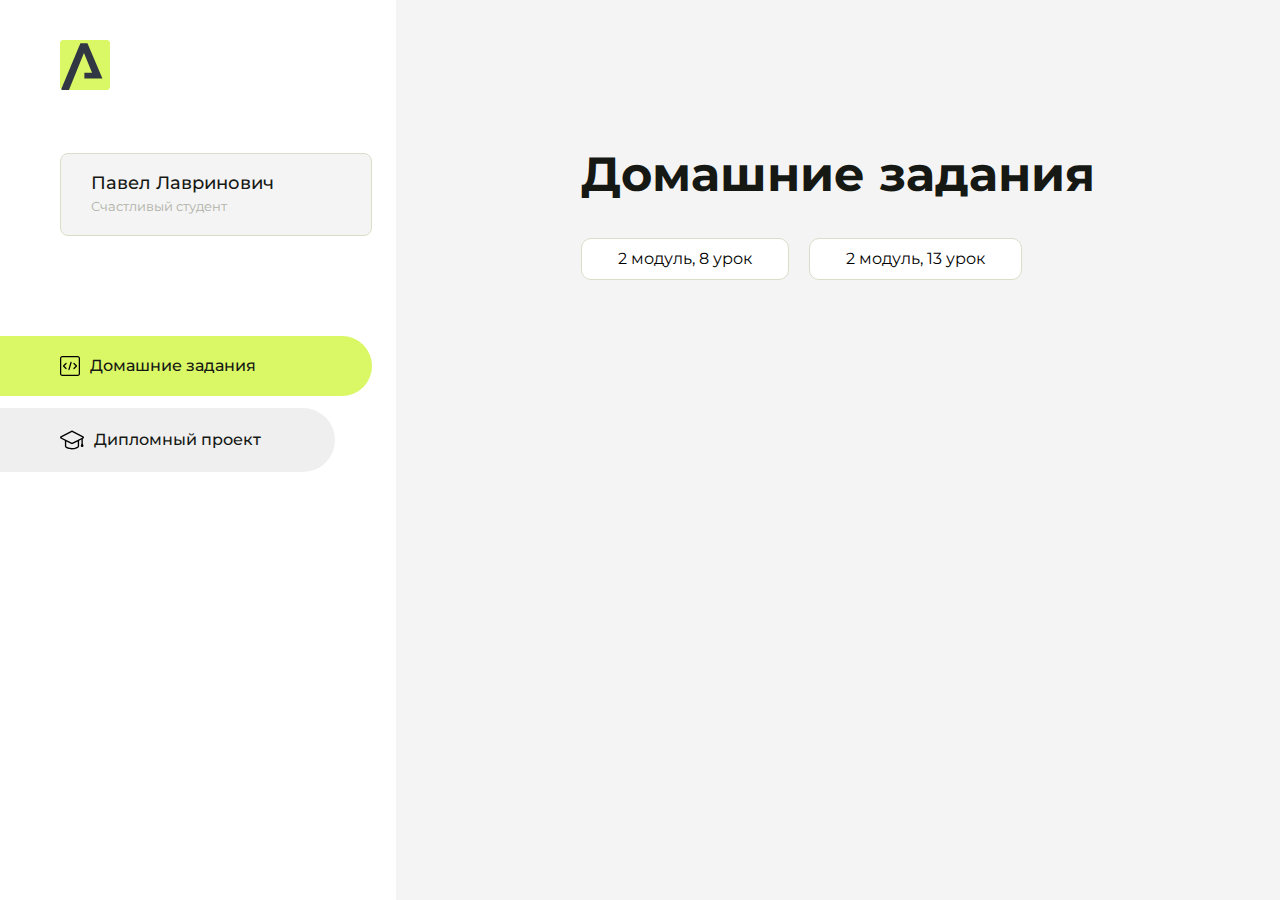
==== index.html @ a82042cc "Update index.html" ====
<!DOCTYPE html>
<html lang="en">
<head>
    <meta charset="UTF-8">
    <meta name="viewport" content="width=device-width, initial-scale=1.0">
    <title>Домашняя работа</title>
    <link rel="shortcut icon" href="src/logo.ico" type="image/x-icon">
    <link rel="preconnect" href="https://fonts.googleapis.com">
    <link rel="preconnect" href="https://fonts.gstatic.com" crossorigin>
    <link href="https://fonts.googleapis.com/css2?family=Montserrat:wght@400;500;700&family=Rubik:wght@500&display=swap"
          rel="stylesheet">
    <link rel="stylesheet" href="src/style.css">
</head>
<body id="body">
<div class="overlay" id="overlay"></div>
<div class="layout">
    <div class="burger" id="burger">
        <svg viewBox="0 0 24 24" fill="none" xmlns="http://www.w3.org/2000/svg">
            <g id="SVGRepo_bgCarrier" stroke-width="0"></g>
            <g id="SVGRepo_tracerCarrier" stroke-linecap="round" stroke-linejoin="round"></g>
            <g id="SVGRepo_iconCarrier">
                <path d="M4 18L20 18" stroke="#DAF765" stroke-width="2" stroke-linecap="round"></path>
                <path d="M4 12L20 12" stroke="#DAF765" stroke-width="2" stroke-linecap="round"></path>
                <path d="M4 6L20 6" stroke="#DAF765" stroke-width="2" stroke-linecap="round"></path>
            </g>
        </svg>
    </div>
    <aside class="sidebar" id="sidebar">
        <div class="sidebar__inner">
            <div class="logo">
                <svg width="50" height="50" viewBox="0 0 50 50" fill="none" xmlns="http://www.w3.org/2000/svg">
                    <g clip-path="url(#clip0_513_74730)">
                        <path d="M46.17 -0.257004H3.83C1.57281 -0.257004 -0.257 1.57281 -0.257 3.83V46.17C-0.257 48.4272 1.57281 50.257 3.83 50.257H46.17C48.4272 50.257 50.257 48.4272 50.257 46.17V3.83C50.257 1.57281 48.4272 -0.257004 46.17 -0.257004Z"
                              fill="#DAF765"/>
                        <path d="M24.375 38.4H42.461L27.441 3.1585H20.4355C20.4355 3.1585 6.7895 35.881 1.1945 49.294C2.015 50.0275 3.0945 50.257 3.6945 50.257H8.8445L23.954 13.07L32.0465 32.8285H24.375V38.4Z"
                              fill="#323843"/>
                    </g>
                    <defs>
                        <clipPath id="clip0_513_74730">
                            <rect width="50" height="50" fill="white"/>
                        </clipPath>
                    </defs>
                </svg>
            </div>
            <div class="sidebar__user">
                <div class="sidebar__name">Павел Лавринович</div>
                <div class="sidebar__text">Счастливый студент</div>
            </div>
            <div class="sidebar__tabs">
                <div class="sidebar__item">
                    <button class="sidebar__button active" id="tasks">
                        <svg xmlns="http://www.w3.org/2000/svg" width="20" height="20" viewBox="0 0 20 20" fill="none">
                            <g clip-path="url(#clip0_704_74543)">
                                <path d="M17.7083 20H2.29167C1.0275 20 0 18.9725 0 17.7083V2.29167C0 1.0275 1.0275 0 2.29167 0H17.7083C18.9725 0 20 1.0275 20 2.29167V17.7083C20 18.9725 18.9725 20 17.7083 20ZM2.29167 1.25C1.7175 1.25 1.25 1.7175 1.25 2.29167V17.7083C1.25 18.2825 1.7175 18.75 2.29167 18.75H17.7083C18.2825 18.75 18.75 18.2825 18.75 17.7083V2.29167C18.75 1.7175 18.2825 1.25 17.7083 1.25H2.29167Z"
                                      fill="black"/>
                                <path d="M6.04167 13.125C5.88167 13.125 5.72167 13.0642 5.6 12.9417L3.1 10.4417C2.85583 10.1975 2.85583 9.80167 3.1 9.5575L5.6 7.0575C5.84417 6.81333 6.24 6.81333 6.48417 7.0575C6.72833 7.30167 6.72833 7.6975 6.48417 7.94167L4.42583 10L6.48417 12.0583C6.72833 12.3025 6.72833 12.6983 6.48417 12.9425C6.36167 13.0642 6.20167 13.125 6.04167 13.125Z"
                                      fill="black"/>
                                <path d="M8.95833 14.1667C8.9 14.1667 8.84 14.1583 8.78167 14.1417C8.45083 14.0442 8.26083 13.6967 8.35833 13.3658L10.4417 6.28251C10.5392 5.95084 10.8892 5.76417 11.2175 5.85917C11.5483 5.95667 11.7383 6.30417 11.6408 6.63501L9.5575 13.7183C9.47833 13.9908 9.22833 14.1667 8.95833 14.1667Z"
                                      fill="black"/>
                                <path d="M13.9583 13.125C13.7983 13.125 13.6383 13.0642 13.5167 12.9417C13.2725 12.6975 13.2725 12.3017 13.5167 12.0575L15.575 9.99916L13.5167 7.94083C13.2725 7.69666 13.2725 7.30083 13.5167 7.05666C13.7608 6.81249 14.1567 6.81249 14.4008 7.05666L16.9008 9.55666C17.145 9.80083 17.145 10.1967 16.9008 10.4408L14.4008 12.9408C14.2783 13.0642 14.1183 13.125 13.9583 13.125Z"
                                      fill="black"/>
                            </g>
                            <defs>
                                <clipPath id="clip0_704_74543">
                                    <rect width="20" height="20" fill="white"/>
                                </clipPath>
                            </defs>
                        </svg>
                        <span>Домашние задания</span></button>
                </div>
                <div class="sidebar__item">
                    <button class="sidebar__button" id="diplom">
                        <svg xmlns="http://www.w3.org/2000/svg" width="24" height="24" viewBox="0 0 24 24" fill="none">
                            <g clip-path="url(#clip0_704_74553)">
                                <path d="M23.2628 10.5971C23.7176 10.365 24 9.90375 24 9.39337C24 8.883 23.7176 8.42175 23.2628 8.18962L12.6135 2.75362C12.2291 2.55824 11.7705 2.55787 11.3854 2.75399L0.736875 8.19C0.282375 8.42175 0 8.883 0 9.39337C0 9.90375 0.282375 10.365 0.736875 10.5971L4.89038 12.7177V18.2074C4.89038 19.8154 8.412 21.393 12 21.393C15.5884 21.393 19.1096 19.815 19.1096 18.2074V12.7174L21.4609 11.517V15.8017L20.901 17.2305C20.7409 17.6389 20.7934 18.0994 21.0405 18.4616C21.2876 18.8246 21.6979 19.041 22.1366 19.041C22.5754 19.041 22.9852 18.8246 23.2324 18.462C23.4795 18.099 23.532 17.6385 23.3719 17.2301L22.8124 15.8021V10.827L23.2628 10.5971ZM17.7623 18.1721C17.6198 18.6375 15.3491 20.0419 12 20.0419C8.65088 20.0419 6.38025 18.6375 6.2415 18.2074V12.3037L6.23887 12.3019C6.23812 12.057 6.1065 11.8207 5.87325 11.7019L1.3515 9.39337L12 3.95737L22.6489 9.39337L12 14.8294L5.87325 11.7019C5.54063 11.5331 4.6695 11.6674 4.5 12C4.33012 12.3322 4.55813 12.5479 4.89038 12.7177L11.3857 16.0331C11.5781 16.1314 11.7889 16.1805 12 16.1805C12.2107 16.1805 12.4222 16.1314 12.6146 16.0331L17.7593 13.407L17.7623 18.1721Z"
                                      fill="black"/>
                            </g>
                            <defs>
                                <clipPath id="clip0_704_74553">
                                    <rect width="24" height="24" fill="white"/>
                                </clipPath>
                            </defs>
                        </svg>
                        <span>Дипломный проект</span></button>
                </div>
            </div>
        </div>

    </aside>
    <div class="content">
        <div class="container">
            <div class="content__block" id="tasksBlock">
                <div class="content__title">Домашние задания</div>
                <ul class="content__list">
                    <li class="content__list-item">
                        <a href="lesson8/index.html">2 модуль, 8 урок</a>
                    </li>
                    <li class="content__list-item">
                        <a href="lesson13/index.html">2 модуль, 13 урок</a>
                    </li>
                </ul>
            </div>
            <div class="content__block hidden" id="diplomBlock">
                <div class="content__title">Дипломный проект</div>
                <div class="content__list-diplom">
                    <a href="ПАПКА-С-НОМЕРОМ-УРОКА">Ссылка на ДЗ</a>
                </div>
                <div class="content__decor">
                    <div class="content__decor-text">Давай проверим, чему ты научился!</div>
                    <div class="content__decor-img">
                        <img src="src/decor.png" alt="decor">
                    </div>
                </div>
            </div>
        </div>
    </div>
</div>
<script src="src/index.js"></script>
</body>
</html>
---- src/style.css ----
*{padding: 0;margin: 0;border: 0;}
*,*:before,*:after{-webkit-box-sizing: border-box;box-sizing: border-box;}
:focus,:active{outline: none;}
a:focus,a:active{outline: none;}
nav,footer,header,aside{display: block;}
html,body{
    height:100%;width:100%;
    font-size:100%;line-height:1;-ms-text-size-adjust:100%;-moz-text-size-adjust:100%;-webkit-text-size-adjust:100%;}
input,button,textarea{font-family:inherit;}
input::-ms-clear{display: none;}
button{cursor: pointer;}
button::-moz-focus-inner{padding:0;border:0;}
a,a:visited{text-decoration: none;}
a:hover{text-decoration: none;}
ul li{list-style: none;}
img{vertical-align: top;}
h1,h2,h3,h4,h5,h6{font-size:inherit;font-weight: inherit;}
a{color:inherit;}



body {
    font-family: "Montserrat",SansSerif;
    color: black;
}

body.overflow {
    overflow: hidden;
}



.layout {
    display: -webkit-box;
    display: -ms-flexbox;
    display: flex;
    min-height: 100vh;
}

.sidebar {
    padding: 40px 24px 40px 0;
    -ms-flex-negative: 0;
    flex-shrink: 0;
    background-color: white;
}



.content {
    -webkit-box-flex: 1;
    -ms-flex-positive: 1;
    flex-grow: 1;
    background-color: #F4F4F4;
}

.container {
    display: -webkit-box;
    display: -ms-flexbox;
    display: flex;
    -webkit-box-orient: vertical;
    -webkit-box-direction: normal;
    -ms-flex-direction: column;
    flex-direction: column;
    -webkit-box-pack: center;
    -ms-flex-pack: center;
    justify-content: center;
    -webkit-box-align: center;
    -ms-flex-align: center;
    align-items: center;
    padding: 150px 60px 80px 60px;
}


.logo {
    margin-left: 60px;
    margin-bottom: 60px;
}

.sidebar__user {
    background-color: #F4F4F4;
    padding: 20px 30px;
    margin-left: 60px;
    margin-bottom: 100px;
    border-radius: 8px;
    border: 1px solid #DADEC9;
}

.sidebar__name {
    color:#161814;
    font-size: 18px;
    font-weight: 500;
    margin-bottom: 6px;
}

.sidebar__text {
    color: #AFB1A7;
    font-size: 13px;
    font-weight: 400;
    line-height: 130%; /* 16.9px */
}

.sidebar__item {
    width: 372px;
}

.sidebar__button {
    display: -webkit-box;
    display: -ms-flexbox;
    display: flex;
    -webkit-box-align: center;
    -ms-flex-align: center;
    align-items: center;
    gap: 10px;
    padding: 20px 60px;
    margin-bottom: 12px;
    border-radius: 0px 100px 100px 0px;
    -webkit-transition: all .5s;
    -o-transition: all .5s;
    transition: all .5s;
    cursor: pointer;
    width: 90%;
    color:#161814;
    font-size: 16px;
    font-weight: 500;
}

.sidebar__button.active , .sidebar__button:hover {
    width: 100%;
    background-color: #DAF765;
}


.content__title {
    color: #161814;
    font-size: 48px;
    font-weight: 700;
    margin-bottom: 40px;
}

.content__list {
    display: -webkit-box;
    display: -ms-flexbox;
    display: flex;
    -webkit-box-align: center;
    -ms-flex-align: center;
    align-items: center;
    -ms-flex-wrap: wrap;
    flex-wrap: wrap;
    gap: 20px;
}



.content__list-item  {
    cursor: pointer;
    padding: 12px 18px;
    background-color: #fff;
    border-radius: 10px;
    border: 1px solid #DADEC9;
    -webkit-transition: all .3s;
    -o-transition: all .3s;
    transition: all .3s;
}

.content__list-item:hover,.content__list-diplom:hover {
    background-color: #AFB1A7;
}

li a {
    padding: 12px 18px;

}


.content__list-diplom {
    -webkit-transition: all .3s;
    -o-transition: all .3s;
    transition: all .3s;
    display: inline-block;
    padding: 12px 18px;
    background-color: #fff;
    border-radius: 10px;
    border: 1px solid #DADEC9;
}

.content__decor {
    display: -webkit-box;
    display: -ms-flexbox;
    display: flex;
    -webkit-box-align: center;
    -ms-flex-align: center;
    align-items: center;
}

.content__decor-text {
    color:#BEDD44;
    font-size: 36px;
    font-weight: 700;
    line-height: 110%; /* 39.6px */
}

.content__block {
    max-width: 1200px;
}

.content__block.hidden {
    display: none;
}

.content__decor-img img{
    width: 100%;
}

.burger {
    display: none;
    padding: 5px;
    position: fixed;
    top: 3%;
    right: 7%;
    width: 40px;
    height: 40px;
    background-color: #161814;
    border-radius: 50%;
    z-index: 10;
    border: 1px solid #DAF765;
}

@media (max-width: 768px) {
    .burger {
        display: block;
    }

    .sidebar {
        -webkit-transition: all .3s;
        -o-transition: all .3s;
        transition: all .3s;
        -webkit-transform: translateX(-100%);
        -ms-transform: translateX(-100%);
        transform: translateX(-100%);
        position: fixed;
        top: 0;
        left: 0;
        bottom: 0;
        z-index: 5;
    }

    .sidebar.show {
        -webkit-transform: translateX(0%);
        -ms-transform: translateX(0%);
        transform: translateX(0%);
    }

    .overlay {
        opacity: 0;
        pointer-events: none;
        -webkit-transition: all .3s;
        -o-transition: all .3s;
        transition: all .3s;
        position: absolute;
        top: 0;
        right: 0;
        left: 0;
        bottom: 0;
        z-index: 3;
        background-color: #000000e0;
    }

    .overlay.show {
        opacity: 1;
        pointer-events: all;
    }

    .container {
        padding: 40px 20px;
        min-height: 100%;
    }

    .content__decor {
        margin-top: 20px;
        -webkit-box-orient: vertical;
        -webkit-box-direction: normal;
        -ms-flex-direction: column;
        flex-direction: column;
    }
}

@media (max-width: 400px) {
    .sidebar__user {
        margin-left: 0;
    }
}
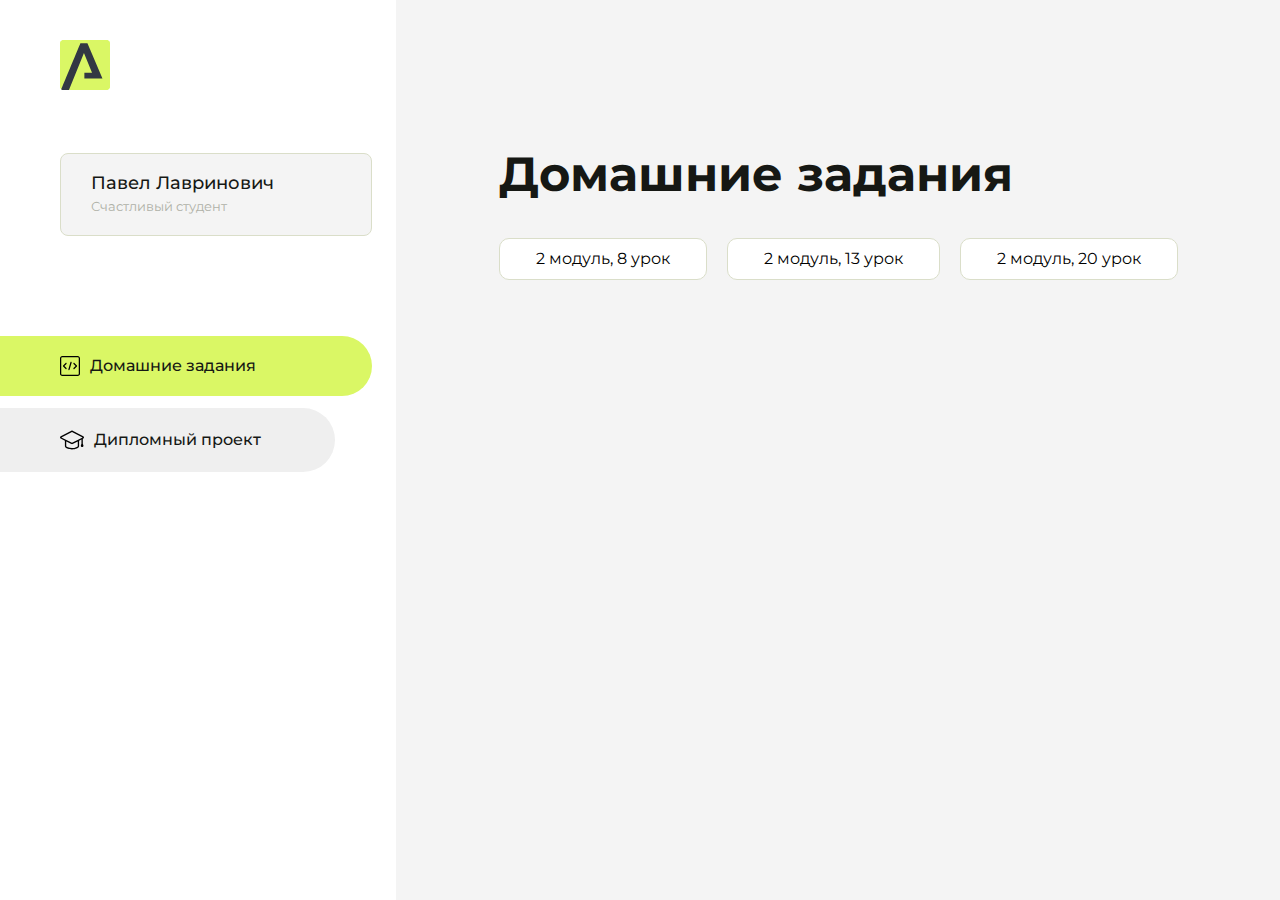
==== commit c2399700: "Update index.html" ====
--- a/index.html
+++ b/index.html
@@ -98,6 +98,9 @@
                     <li class="content__list-item">
                         <a href="lesson13/index.html">2 модуль, 13 урок</a>
                     </li>
+                    <li class="content__list-item">
+                        <a href="lesson20/index.html">2 модуль, 20 урок</a>
+                    </li>
                 </ul>
             </div>
             <div class="content__block hidden" id="diplomBlock">
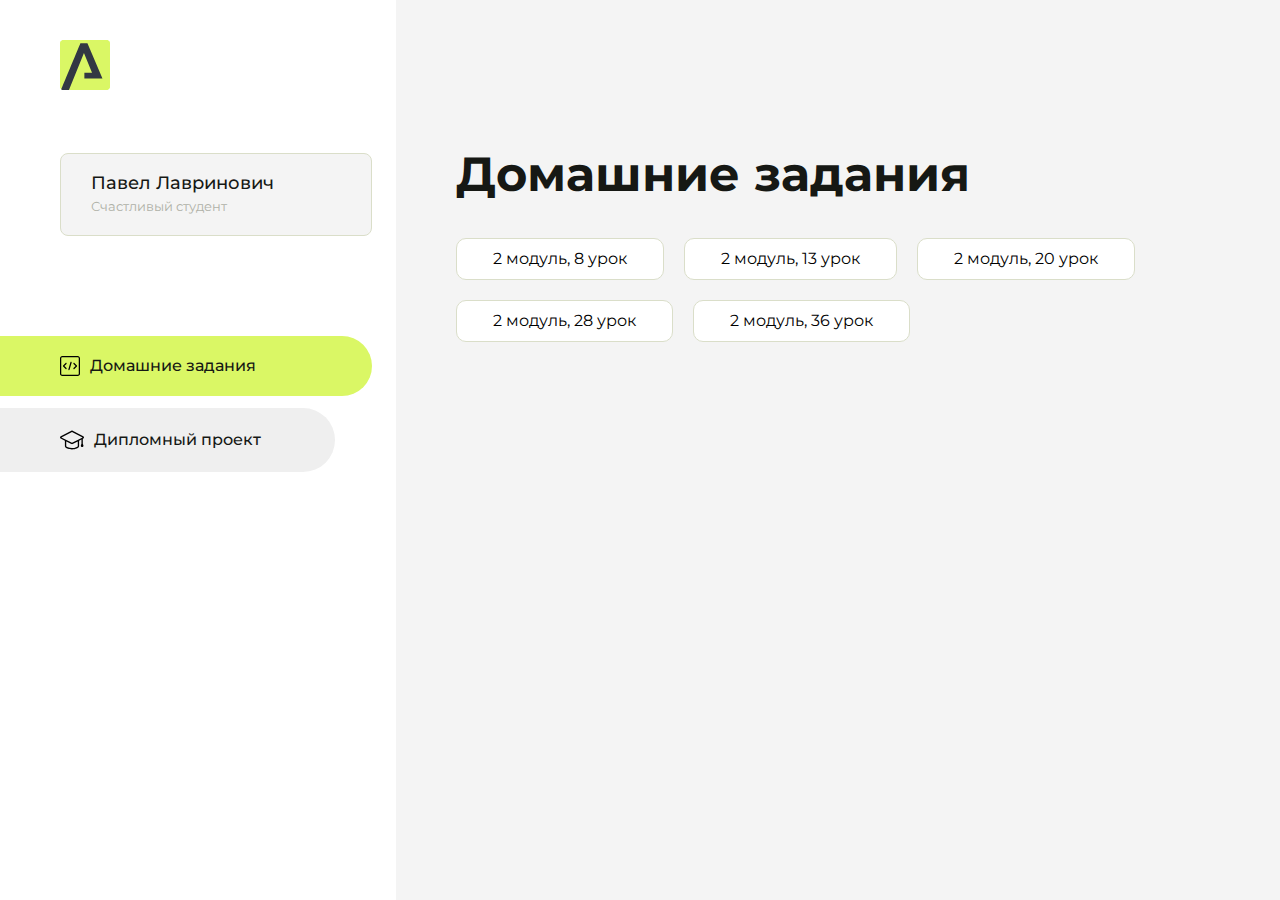
==== commit 17d00f21: "Update index.html" ====
--- a/index.html
+++ b/index.html
@@ -101,6 +101,12 @@
                     <li class="content__list-item">
                         <a href="lesson20/index.html">2 модуль, 20 урок</a>
                     </li>
+                    <li class="content__list-item">
+                        <a href="lesson28/index.html">2 модуль, 28 урок</a>
+                    </li>
+                    <li class="content__list-item">
+                        <a href="lesson36/index.html">2 модуль, 36 урок</a>
+                    </li>
                 </ul>
             </div>
             <div class="content__block hidden" id="diplomBlock">
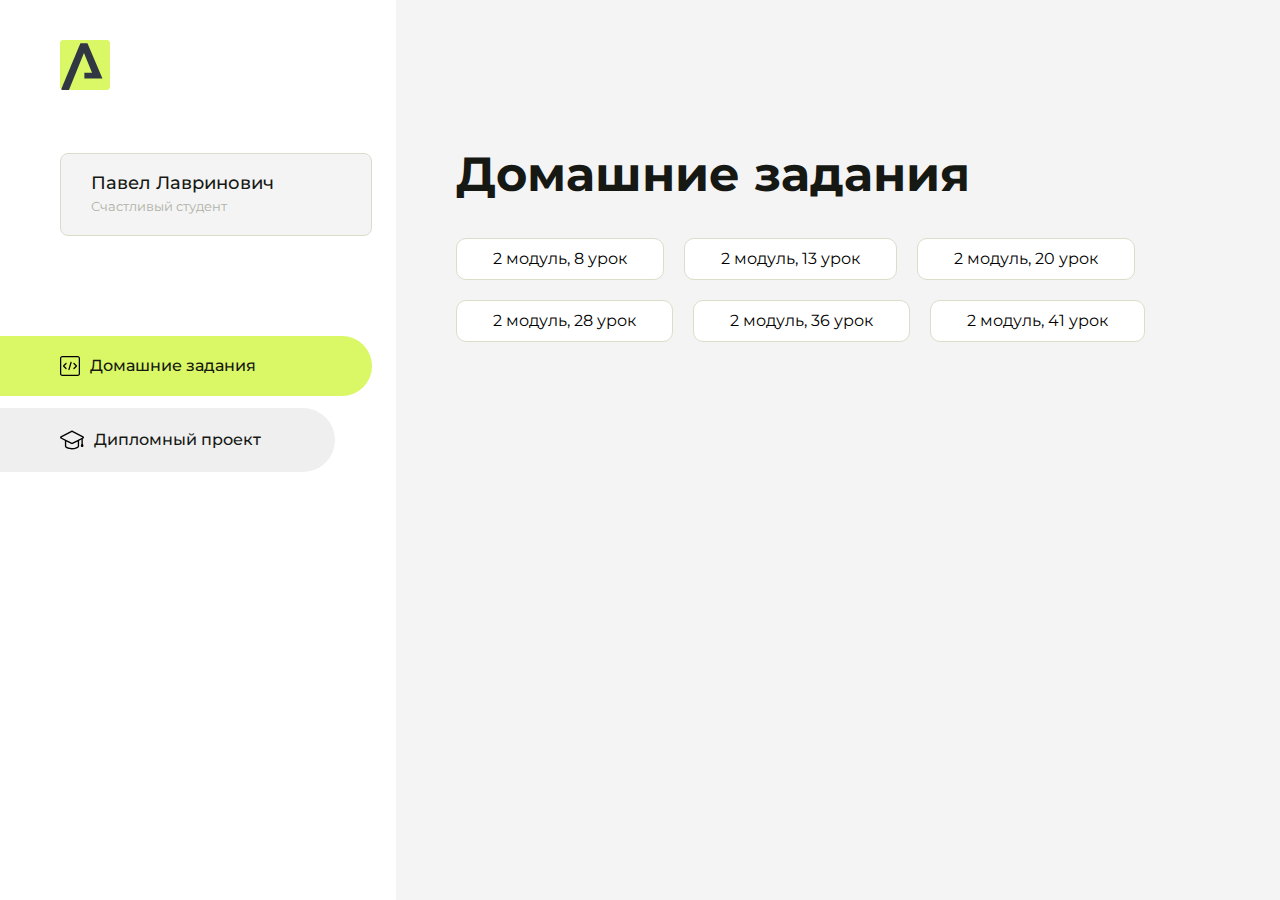
==== commit 0dd89b80: "Update index.html" ====
--- a/index.html
+++ b/index.html
@@ -107,6 +107,9 @@
                     <li class="content__list-item">
                         <a href="lesson36/index.html">2 модуль, 36 урок</a>
                     </li>
+                    <li class="content__list-item">
+                        <a href="lesson31/index.html">2 модуль, 41 урок</a>
+                    </li>
                 </ul>
             </div>
             <div class="content__block hidden" id="diplomBlock">
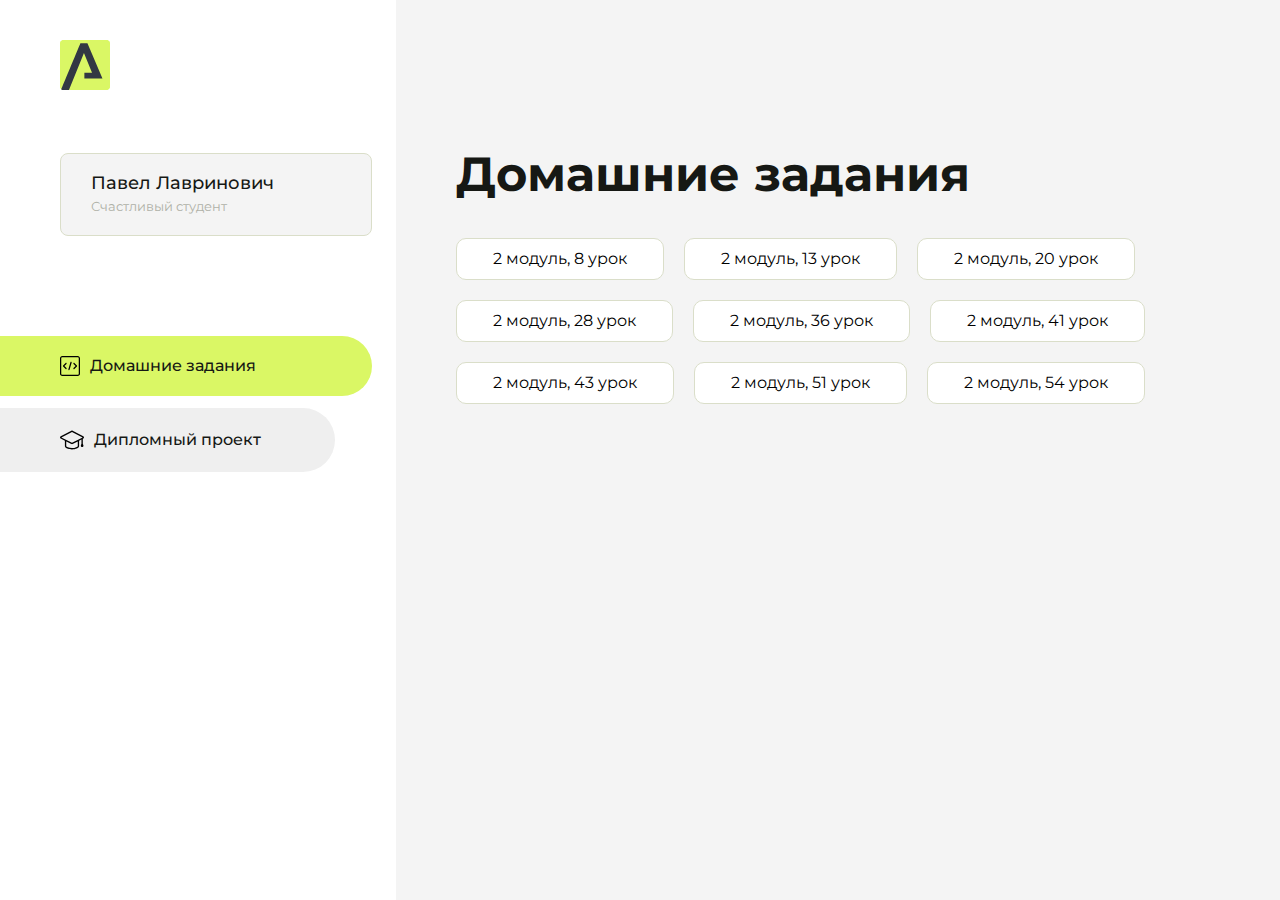
==== commit ccf918d1: "Update index.html" ====
--- a/index.html
+++ b/index.html
@@ -108,7 +108,16 @@
                         <a href="lesson36/index.html">2 модуль, 36 урок</a>
                     </li>
                     <li class="content__list-item">
-                        <a href="lesson31/index.html">2 модуль, 41 урок</a>
+                        <a href="lesson41/index.html">2 модуль, 41 урок</a>
+                    </li>
+                    <li class="content__list-item">
+                        <a href="lesson43/index.html">2 модуль, 43 урок</a>
+                    </li>
+                    <li class="content__list-item">
+                        <a href="lesson51/index.html">2 модуль, 51 урок</a>
+                    </li>
+                    <li class="content__list-item">
+                        <a href="lesson54/index.html">2 модуль, 54 урок</a>
                     </li>
                 </ul>
             </div>
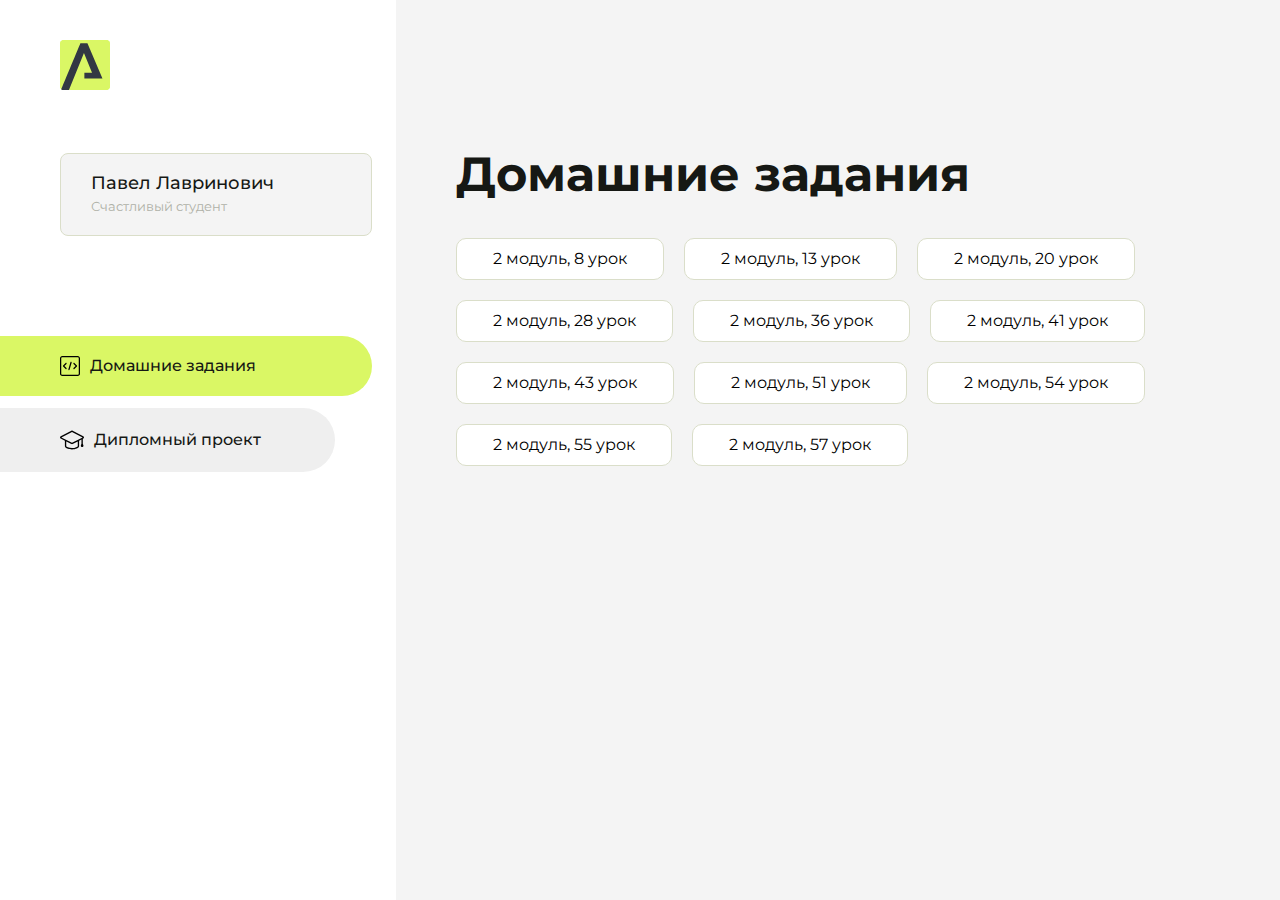
==== commit 6ab2036f: "Update index.html" ====
--- a/index.html
+++ b/index.html
@@ -119,6 +119,12 @@
                     <li class="content__list-item">
                         <a href="lesson54/index.html">2 модуль, 54 урок</a>
                     </li>
+                    <li class="content__list-item">
+                        <a href="lesson55/index.html">2 модуль, 55 урок</a>
+                    </li>
+                    <li class="content__list-item">
+                        <a href="lesson57/index.html">2 модуль, 57 урок</a>
+                    </li>
                 </ul>
             </div>
             <div class="content__block hidden" id="diplomBlock">
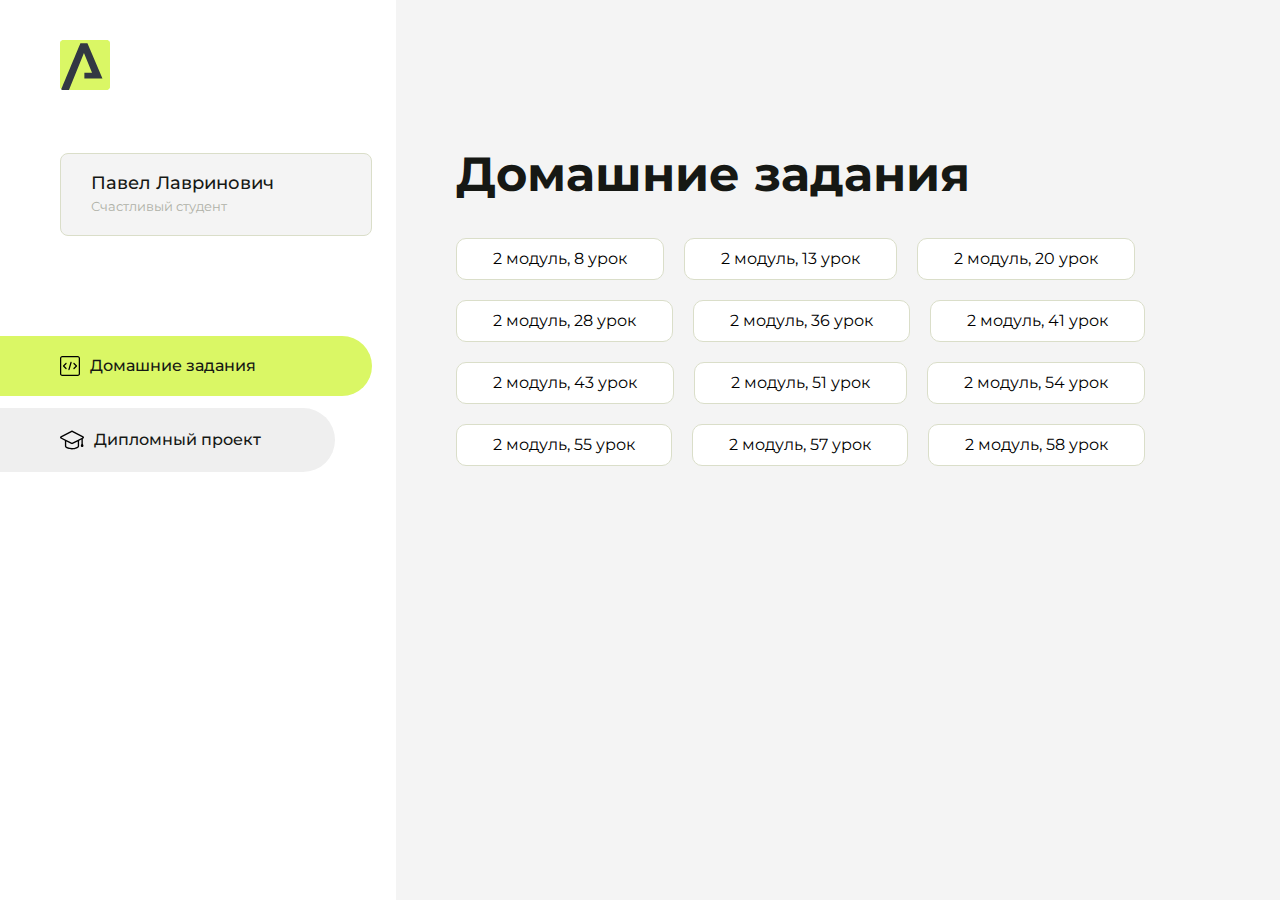
==== commit d49a88d6: "Update index.html" ====
--- a/index.html
+++ b/index.html
@@ -125,6 +125,9 @@
                     <li class="content__list-item">
                         <a href="lesson57/index.html">2 модуль, 57 урок</a>
                     </li>
+                    <li class="content__list-item">
+                        <a href="lesson58/index.html">2 модуль, 58 урок</a>
+                    </li>
                 </ul>
             </div>
             <div class="content__block hidden" id="diplomBlock">
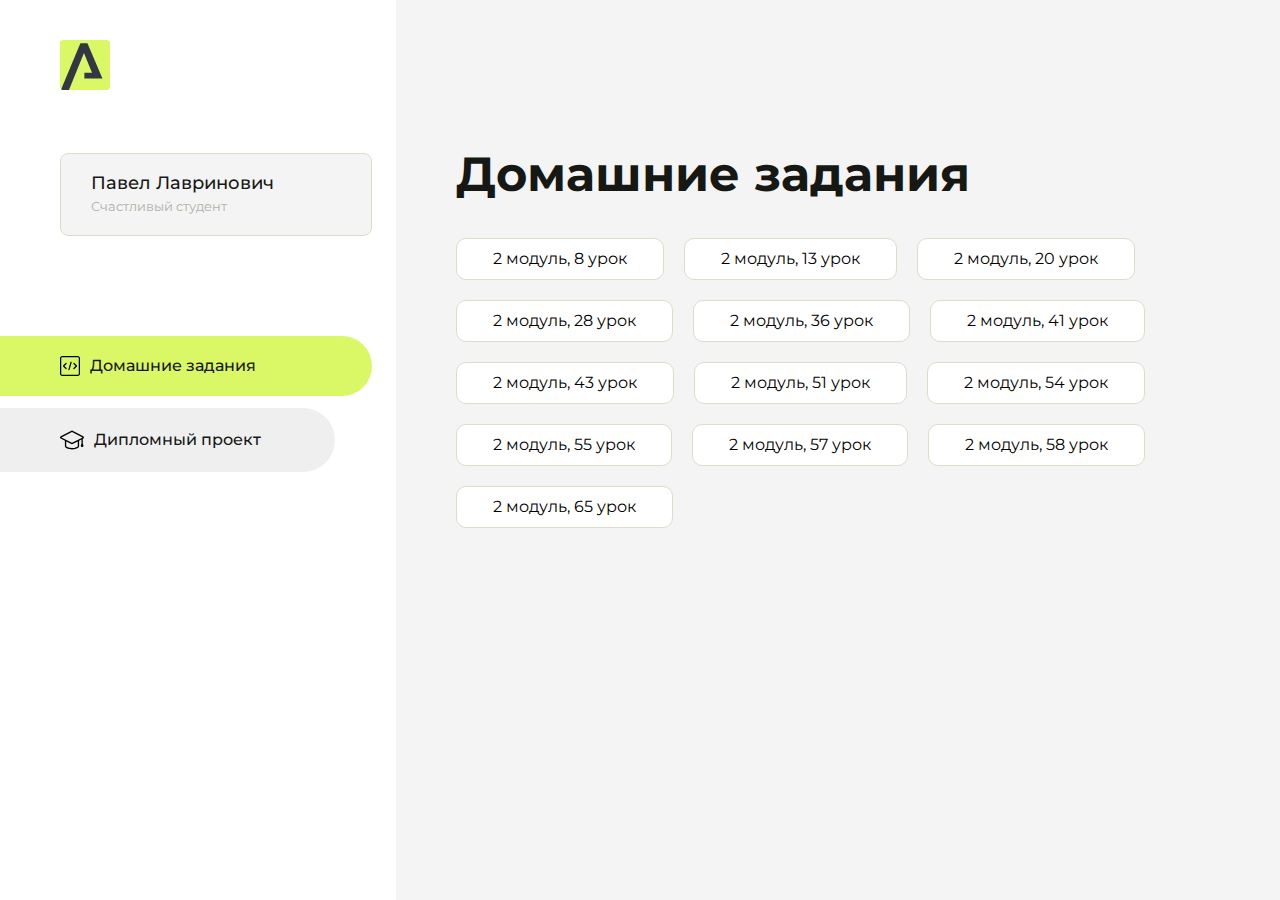
==== commit 21af2839: "Update index.html" ====
--- a/index.html
+++ b/index.html
@@ -128,6 +128,9 @@
                     <li class="content__list-item">
                         <a href="lesson58/index.html">2 модуль, 58 урок</a>
                     </li>
+                    <li class="content__list-item">
+                        <a href="lesson65/index.html">2 модуль, 65 урок</a>
+                    </li>
                 </ul>
             </div>
             <div class="content__block hidden" id="diplomBlock">
